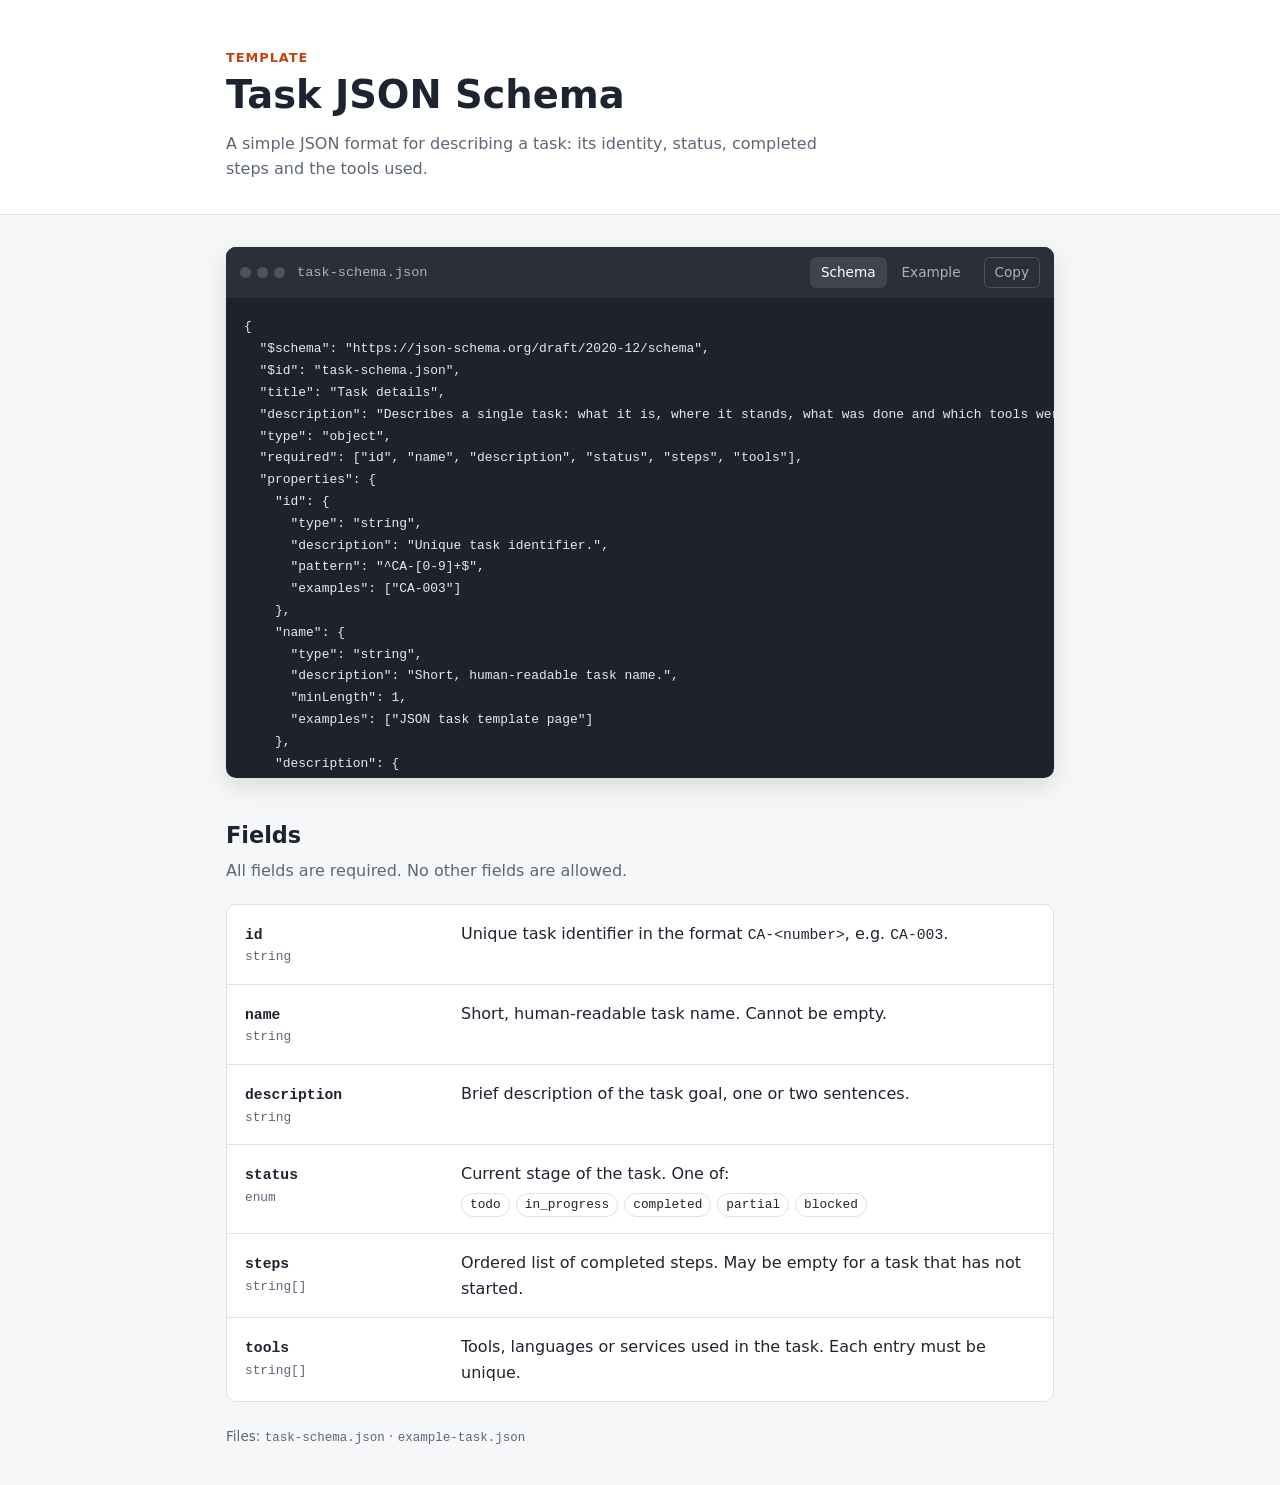
==== josn-claude-template/index.html @ fed8e764 "[CA-003] Add JSON task schema and presentation page Co-Authored-By: Claude Opus 5.5 <noreply@anthrop" ====
<!doctype html>
<html lang="en">
  <head>
    <meta charset="utf-8">
    <meta name="viewport" content="width=device-width, initial-scale=1">
    <title>Task JSON Schema</title>
    <link rel="stylesheet" href="styles.css">
  </head>
  <body>
    <header class="page-header">
      <div class="container">
        <p class="eyebrow">Template</p>
        <h1>Task JSON Schema</h1>
        <p class="lead">A simple JSON format for describing a task: its identity, status, completed steps and the tools used.</p>
      </div>
    </header>

    <main class="container">
      <section class="window" aria-labelledby="window-title">
        <div class="window-bar">
          <span class="dots" aria-hidden="true"><i></i><i></i><i></i></span>
          <h2 id="window-title" class="window-title">task-schema.json</h2>
          <div class="tabs" role="tablist" aria-label="File to display">
            <button type="button" role="tab" id="tab-schema" aria-controls="panel-schema" aria-selected="true">Schema</button>
            <button type="button" role="tab" id="tab-example" aria-controls="panel-example" aria-selected="false" tabindex="-1">Example</button>
          </div>
          <button type="button" class="copy" id="copy">Copy</button>
        </div>

        <pre id="panel-schema" role="tabpanel" aria-labelledby="tab-schema" tabindex="0"><code>{
  "$schema": "https://json-schema.org/draft/2020-12/schema",
  "$id": "task-schema.json",
  "title": "Task details",
  "description": "Describes a single task: what it is, where it stands, what was done and which tools were used.",
  "type": "object",
  "required": ["id", "name", "description", "status", "steps", "tools"],
  "properties": {
    "id": {
      "type": "string",
      "description": "Unique task identifier.",
      "pattern": "^CA-[0-9]+$",
      "examples": ["CA-003"]
    },
    "name": {
      "type": "string",
      "description": "Short, human-readable task name.",
      "minLength": 1,
      "examples": ["JSON task template page"]
    },
    "description": {
      "type": "string",
      "description": "One or two sentences explaining the goal of the task.",
      "examples": ["Create a JSON schema for task details and a static page that presents it."]
    },
    "status": {
      "type": "string",
      "description": "Current stage of the task.",
      "enum": ["todo", "in_progress", "completed", "partial", "blocked"]
    },
    "steps": {
      "type": "array",
      "description": "Ordered list of steps that have been completed.",
      "items": { "type": "string", "minLength": 1 }
    },
    "tools": {
      "type": "array",
      "description": "Tools, languages or services used to carry out the task.",
      "items": { "type": "string", "minLength": 1 },
      "uniqueItems": true
    }
  },
  "additionalProperties": false
}</code></pre>

        <pre id="panel-example" role="tabpanel" aria-labelledby="tab-example" tabindex="0" hidden><code>{
  "id": "CA-003",
  "name": "JSON task template page",
  "description": "Create a JSON schema for task details and a static page that presents it.",
  "status": "completed",
  "steps": [
    "Defined the task schema",
    "Wrote an example task",
    "Built the presentation page"
  ],
  "tools": ["HTML", "CSS", "JavaScript", "Git"]
}</code></pre>
      </section>

      <section class="fields" aria-labelledby="fields-title">
        <h2 id="fields-title">Fields</h2>
        <p class="note">All fields are required. No other fields are allowed.</p>

        <dl>
          <div class="field">
            <dt><code>id</code> <span class="type">string</span></dt>
            <dd>Unique task identifier in the format <code>CA-&lt;number&gt;</code>, e.g. <code>CA-003</code>.</dd>
          </div>
          <div class="field">
            <dt><code>name</code> <span class="type">string</span></dt>
            <dd>Short, human-readable task name. Cannot be empty.</dd>
          </div>
          <div class="field">
            <dt><code>description</code> <span class="type">string</span></dt>
            <dd>Brief description of the task goal, one or two sentences.</dd>
          </div>
          <div class="field">
            <dt><code>status</code> <span class="type">enum</span></dt>
            <dd>
              Current stage of the task. One of:
              <span class="badges">
                <span class="badge">todo</span>
                <span class="badge">in_progress</span>
                <span class="badge">completed</span>
                <span class="badge">partial</span>
                <span class="badge">blocked</span>
              </span>
            </dd>
          </div>
          <div class="field">
            <dt><code>steps</code> <span class="type">string[]</span></dt>
            <dd>Ordered list of completed steps. May be empty for a task that has not started.</dd>
          </div>
          <div class="field">
            <dt><code>tools</code> <span class="type">string[]</span></dt>
            <dd>Tools, languages or services used in the task. Each entry must be unique.</dd>
          </div>
        </dl>
      </section>
    </main>

    <footer class="container page-footer">
      Files: <code>task-schema.json</code> · <code>example-task.json</code>
    </footer>

    <script src="script.js"></script>
  </body>
</html>
---- josn-claude-template/styles.css ----
:root {
  --bg: #f6f7f9;
  --surface: #ffffff;
  --text: #1d2330;
  --muted: #5d6677;
  --border: #dde1e8;
  --accent: #c2410c;
  --code-bg: #1e222a;
  --code-text: #e6e9ef;
  --code-bar: #2a2f39;
}

@media (prefers-color-scheme: dark) {
  :root {
    --bg: #14171c;
    --surface: #1c2027;
    --text: #e6e9ef;
    --muted: #9aa3b2;
    --border: #2e343e;
    --accent: #fb923c;
    --code-bg: #0f1216;
    --code-bar: #1a1e24;
  }
}

* {
  box-sizing: border-box;
}

body {
  margin: 0;
  background: var(--bg);
  color: var(--text);
  font-family: system-ui, -apple-system, "Segoe UI", Roboto, sans-serif;
  line-height: 1.6;
}

code {
  font-family: ui-monospace, "SFMono-Regular", Menlo, Consolas, monospace;
  font-size: 0.92em;
}

.container {
  max-width: 860px;
  margin: 0 auto;
  padding: 0 16px;
}

/* Header */

.page-header {
  padding: 48px 0 32px;
  border-bottom: 1px solid var(--border);
  background: var(--surface);
}

.eyebrow {
  margin: 0 0 4px;
  color: var(--accent);
  font-size: 0.8rem;
  font-weight: 700;
  letter-spacing: 0.08em;
  text-transform: uppercase;
}

h1 {
  margin: 0;
  font-size: clamp(1.8rem, 5vw, 2.4rem);
  line-height: 1.2;
}

.lead {
  margin: 12px 0 0;
  max-width: 60ch;
  color: var(--muted);
}

main.container {
  padding-top: 32px;
}

/* Schema window */

.window {
  overflow: hidden;
  border-radius: 10px;
  background: var(--code-bg);
  box-shadow: 0 8px 24px rgb(0 0 0 / 0.12);
}

.window-bar {
  display: flex;
  flex-wrap: wrap;
  align-items: center;
  gap: 12px;
  padding: 10px 14px;
  background: var(--code-bar);
}

.dots {
  display: flex;
  gap: 6px;
}

.dots i {
  width: 11px;
  height: 11px;
  border-radius: 50%;
  background: #4b5260;
}

.window-title {
  margin: 0;
  color: #aab2c0;
  font-family: ui-monospace, Menlo, Consolas, monospace;
  font-size: 0.85rem;
  font-weight: 400;
}

.tabs {
  display: flex;
  gap: 4px;
  margin-left: auto;
}

.window-bar button {
  padding: 4px 10px;
  border: 1px solid transparent;
  border-radius: 6px;
  background: transparent;
  color: #aab2c0;
  font: inherit;
  font-size: 0.85rem;
  cursor: pointer;
}

.window-bar button:hover {
  color: #fff;
}

.window-bar button:focus-visible {
  outline: 2px solid var(--accent);
  outline-offset: 1px;
}

.tabs [aria-selected="true"] {
  background: rgb(255 255 255 / 0.1);
  color: #fff;
}

.copy {
  border-color: #4b5260 !important;
}

.window pre {
  margin: 0;
  padding: 18px;
  max-height: 480px;
  overflow: auto;
  color: var(--code-text);
  font-size: 0.88rem;
  line-height: 1.55;
}

/* Fields */

.fields {
  padding: 40px 0 16px;
}

.fields h2 {
  margin: 0;
  font-size: 1.4rem;
}

.note {
  margin: 4px 0 20px;
  color: var(--muted);
}

dl {
  margin: 0;
  border: 1px solid var(--border);
  border-radius: 10px;
  background: var(--surface);
}

.field {
  display: grid;
  grid-template-columns: 200px 1fr;
  gap: 16px;
  padding: 16px 18px;
}

.field + .field {
  border-top: 1px solid var(--border);
}

dt code {
  font-weight: 700;
}

.type {
  display: block;
  color: var(--muted);
  font-family: ui-monospace, Menlo, Consolas, monospace;
  font-size: 0.8rem;
}

dd {
  margin: 0;
}

.badges {
  display: flex;
  flex-wrap: wrap;
  gap: 6px;
  margin-top: 6px;
}

.badge {
  padding: 1px 8px;
  border: 1px solid var(--border);
  border-radius: 999px;
  font-family: ui-monospace, Menlo, Consolas, monospace;
  font-size: 0.8rem;
}

.page-footer {
  padding-top: 8px;
  padding-bottom: 40px;
  color: var(--muted);
  font-size: 0.85rem;
}

@media (max-width: 600px) {
  .field {
    grid-template-columns: 1fr;
    gap: 4px;
  }

  .tabs {
    margin-left: 0;
  }
}
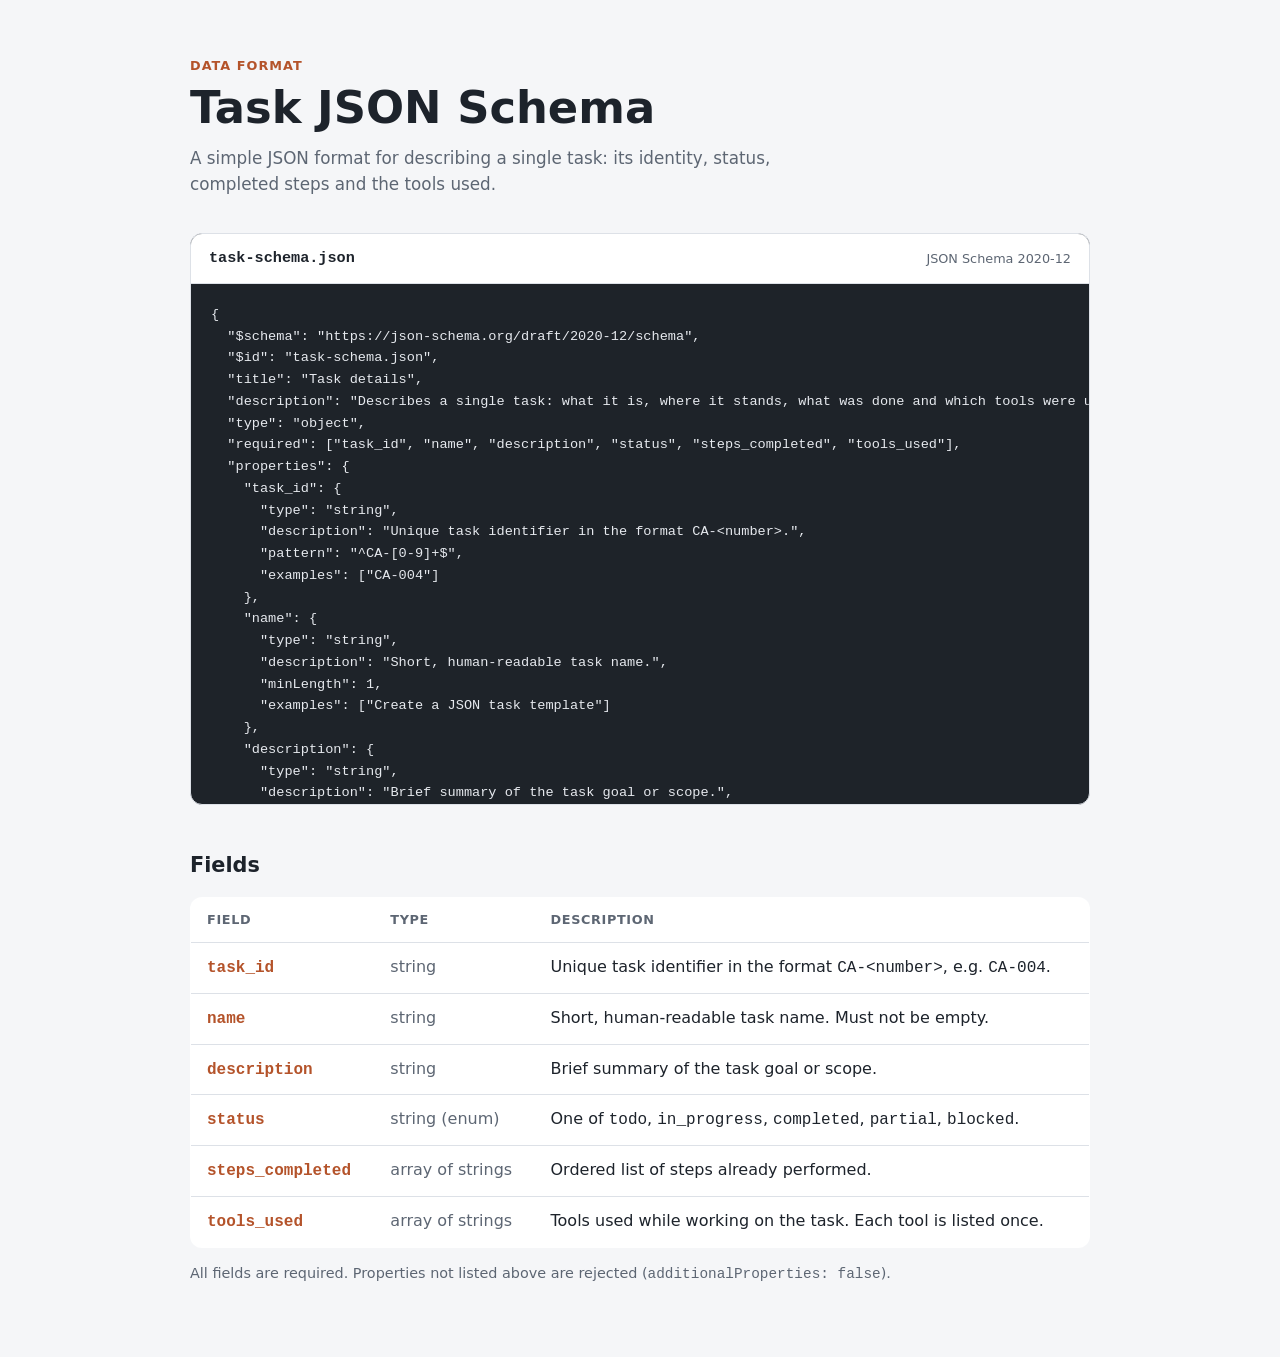
==== commit 6505445d: "[CA-004] Add JSON task schema and HTML presentation page Co-Authored-By: Claude Opus 5.5 <noreply@an" ====
--- a/josn-claude-template/index.html
+++ b/josn-claude-template/index.html
@@ -7,131 +7,83 @@
     <link rel="stylesheet" href="styles.css">
   </head>
   <body>
-    <header class="page-header">
-      <div class="container">
-        <p class="eyebrow">Template</p>
+    <main class="container">
+      <header>
+        <p class="eyebrow">Data format</p>
         <h1>Task JSON Schema</h1>
-        <p class="lead">A simple JSON format for describing a task: its identity, status, completed steps and the tools used.</p>
-      </div>
-    </header>
+        <p class="lead">A simple JSON format for describing a single task: its identity, status, completed steps and the tools used.</p>
+      </header>
 
-    <main class="container">
-      <section class="window" aria-labelledby="window-title">
-        <div class="window-bar">
-          <span class="dots" aria-hidden="true"><i></i><i></i><i></i></span>
-          <h2 id="window-title" class="window-title">task-schema.json</h2>
-          <div class="tabs" role="tablist" aria-label="File to display">
-            <button type="button" role="tab" id="tab-schema" aria-controls="panel-schema" aria-selected="true">Schema</button>
-            <button type="button" role="tab" id="tab-example" aria-controls="panel-example" aria-selected="false" tabindex="-1">Example</button>
-          </div>
-          <button type="button" class="copy" id="copy">Copy</button>
+      <section class="schema" aria-labelledby="schema-heading">
+        <div class="schema-bar">
+          <h2 id="schema-heading"><code>task-schema.json</code></h2>
+          <span>JSON Schema 2020-12</span>
         </div>
-
-        <pre id="panel-schema" role="tabpanel" aria-labelledby="tab-schema" tabindex="0"><code>{
+        <pre><code>{
   "$schema": "https://json-schema.org/draft/2020-12/schema",
   "$id": "task-schema.json",
   "title": "Task details",
   "description": "Describes a single task: what it is, where it stands, what was done and which tools were used.",
   "type": "object",
-  "required": ["id", "name", "description", "status", "steps", "tools"],
+  "required": ["task_id", "name", "description", "status", "steps_completed", "tools_used"],
   "properties": {
-    "id": {
+    "task_id": {
       "type": "string",
-      "description": "Unique task identifier.",
+      "description": "Unique task identifier in the format CA-&lt;number&gt;.",
       "pattern": "^CA-[0-9]+$",
-      "examples": ["CA-003"]
+      "examples": ["CA-004"]
     },
     "name": {
       "type": "string",
       "description": "Short, human-readable task name.",
       "minLength": 1,
-      "examples": ["JSON task template page"]
+      "examples": ["Create a JSON task template"]
     },
     "description": {
       "type": "string",
-      "description": "One or two sentences explaining the goal of the task.",
-      "examples": ["Create a JSON schema for task details and a static page that presents it."]
+      "description": "Brief summary of the task goal or scope.",
+      "examples": ["Define a JSON schema for task details and present it on a static HTML page."]
     },
     "status": {
       "type": "string",
-      "description": "Current stage of the task.",
+      "description": "Current task status.",
       "enum": ["todo", "in_progress", "completed", "partial", "blocked"]
     },
-    "steps": {
+    "steps_completed": {
       "type": "array",
-      "description": "Ordered list of steps that have been completed.",
-      "items": { "type": "string", "minLength": 1 }
+      "description": "Ordered list of steps already performed.",
+      "items": { "type": "string", "minLength": 1 },
+      "examples": [["Synchronized with origin/main", "Created task-schema.json"]]
     },
-    "tools": {
+    "tools_used": {
       "type": "array",
-      "description": "Tools, languages or services used to carry out the task.",
+      "description": "Tools used while working on the task.",
       "items": { "type": "string", "minLength": 1 },
-      "uniqueItems": true
+      "uniqueItems": true,
+      "examples": [["git", "Bash", "Python"]]
     }
   },
   "additionalProperties": false
 }</code></pre>
-
-        <pre id="panel-example" role="tabpanel" aria-labelledby="tab-example" tabindex="0" hidden><code>{
-  "id": "CA-003",
-  "name": "JSON task template page",
-  "description": "Create a JSON schema for task details and a static page that presents it.",
-  "status": "completed",
-  "steps": [
-    "Defined the task schema",
-    "Wrote an example task",
-    "Built the presentation page"
-  ],
-  "tools": ["HTML", "CSS", "JavaScript", "Git"]
-}</code></pre>
       </section>
 
-      <section class="fields" aria-labelledby="fields-title">
-        <h2 id="fields-title">Fields</h2>
-        <p class="note">All fields are required. No other fields are allowed.</p>
-
-        <dl>
-          <div class="field">
-            <dt><code>id</code> <span class="type">string</span></dt>
-            <dd>Unique task identifier in the format <code>CA-&lt;number&gt;</code>, e.g. <code>CA-003</code>.</dd>
-          </div>
-          <div class="field">
-            <dt><code>name</code> <span class="type">string</span></dt>
-            <dd>Short, human-readable task name. Cannot be empty.</dd>
-          </div>
-          <div class="field">
-            <dt><code>description</code> <span class="type">string</span></dt>
-            <dd>Brief description of the task goal, one or two sentences.</dd>
-          </div>
-          <div class="field">
-            <dt><code>status</code> <span class="type">enum</span></dt>
-            <dd>
-              Current stage of the task. One of:
-              <span class="badges">
-                <span class="badge">todo</span>
-                <span class="badge">in_progress</span>
-                <span class="badge">completed</span>
-                <span class="badge">partial</span>
-                <span class="badge">blocked</span>
-              </span>
-            </dd>
-          </div>
-          <div class="field">
-            <dt><code>steps</code> <span class="type">string[]</span></dt>
-            <dd>Ordered list of completed steps. May be empty for a task that has not started.</dd>
-          </div>
-          <div class="field">
-            <dt><code>tools</code> <span class="type">string[]</span></dt>
-            <dd>Tools, languages or services used in the task. Each entry must be unique.</dd>
-          </div>
-        </dl>
+      <section aria-labelledby="fields-heading">
+        <h2 id="fields-heading">Fields</h2>
+        <table>
+          <thead>
+            <tr><th scope="col">Field</th><th scope="col">Type</th><th scope="col">Description</th></tr>
+          </thead>
+          <tbody>
+            <tr><td><code>task_id</code></td><td>string</td><td>Unique task identifier in the format <code>CA-&lt;number&gt;</code>, e.g. <code>CA-004</code>.</td></tr>
+            <tr><td><code>name</code></td><td>string</td><td>Short, human-readable task name. Must not be empty.</td></tr>
+            <tr><td><code>description</code></td><td>string</td><td>Brief summary of the task goal or scope.</td></tr>
+            <tr><td><code>status</code></td><td>string (enum)</td><td>One of <code>todo</code>, <code>in_progress</code>, <code>completed</code>, <code>partial</code>, <code>blocked</code>.</td></tr>
+            <tr><td><code>steps_completed</code></td><td>array of strings</td><td>Ordered list of steps already performed.</td></tr>
+            <tr><td><code>tools_used</code></td><td>array of strings</td><td>Tools used while working on the task. Each tool is listed once.</td></tr>
+          </tbody>
+        </table>
+        <p class="note">All fields are required. Properties not listed above are rejected (<code>additionalProperties: false</code>).</p>
       </section>
     </main>
-
-    <footer class="container page-footer">
-      Files: <code>task-schema.json</code> · <code>example-task.json</code>
-    </footer>
-
-    <script src="script.js"></script>
   </body>
 </html>
--- a/josn-claude-template/styles.css
+++ b/josn-claude-template/styles.css
@@ -1,245 +1,121 @@
 :root {
-  --bg: #f6f7f9;
+  --bg: #f5f6f8;
   --surface: #ffffff;
-  --text: #1d2330;
-  --muted: #5d6677;
-  --border: #dde1e8;
-  --accent: #c2410c;
-  --code-bg: #1e222a;
-  --code-text: #e6e9ef;
-  --code-bar: #2a2f39;
+  --text: #1d232b;
+  --muted: #5d6673;
+  --border: #dde1e7;
+  --accent: #b4532a;
+  --code-bg: #1e2329;
+  --code-text: #e6e9ee;
+  color-scheme: light;
 }
 
 @media (prefers-color-scheme: dark) {
   :root {
-    --bg: #14171c;
-    --surface: #1c2027;
-    --text: #e6e9ef;
-    --muted: #9aa3b2;
-    --border: #2e343e;
-    --accent: #fb923c;
-    --code-bg: #0f1216;
-    --code-bar: #1a1e24;
+    --bg: #14171b;
+    --surface: #1c2026;
+    --text: #e6e9ee;
+    --muted: #9aa3ae;
+    --border: #2c323a;
+    --accent: #e08a5f;
+    --code-bg: #0f1215;
+    color-scheme: dark;
   }
 }
 
-* {
-  box-sizing: border-box;
-}
+* { box-sizing: border-box; }
 
 body {
   margin: 0;
   background: var(--bg);
   color: var(--text);
-  font-family: system-ui, -apple-system, "Segoe UI", Roboto, sans-serif;
+  font: 16px/1.55 system-ui, -apple-system, "Segoe UI", Roboto, sans-serif;
+}
+
+code { font-family: ui-monospace, "SFMono-Regular", Consolas, "Liberation Mono", monospace; }
+
+.container {
+  width: min(900px, 100% - 32px);
+  margin: 0 auto;
+  padding: 56px 0 72px;
+}
+
+header { margin-bottom: 36px; }
+
+.eyebrow {
+  margin: 0 0 6px;
+  color: var(--accent);
+  font-size: .8rem;
+  font-weight: 700;
+  letter-spacing: .08em;
+  text-transform: uppercase;
+}
+
+h1 { margin: 0; font-size: clamp(1.9rem, 5vw, 2.8rem); line-height: 1.15; }
+h2 { margin: 0 0 16px; font-size: 1.3rem; }
+.lead { max-width: 60ch; margin: 12px 0 0; color: var(--muted); font-size: 1.05rem; }
+
+.schema {
+  margin-bottom: 44px;
+  overflow: hidden;
+  border: 1px solid var(--border);
+  border-radius: 12px;
+  background: var(--code-bg);
+}
+
+.schema-bar {
+  display: flex;
+  flex-wrap: wrap;
+  align-items: center;
+  justify-content: space-between;
+  gap: 8px;
+  padding: 12px 18px;
+  background: var(--surface);
+  border-bottom: 1px solid var(--border);
+}
+
+.schema-bar h2 { margin: 0; font-size: .95rem; }
+.schema-bar span { color: var(--muted); font-size: .8rem; }
+
+pre {
+  margin: 0;
+  padding: 20px;
+  max-height: 520px;
+  overflow: auto;
+  color: var(--code-text);
+  font-size: .85rem;
   line-height: 1.6;
 }
 
-code {
-  font-family: ui-monospace, "SFMono-Regular", Menlo, Consolas, monospace;
-  font-size: 0.92em;
+table {
+  width: 100%;
+  border-collapse: collapse;
+  background: var(--surface);
+  border: 1px solid var(--border);
+  border-radius: 12px;
+  overflow: hidden;
 }
 
-.container {
-  max-width: 860px;
-  margin: 0 auto;
-  padding: 0 16px;
+th, td {
+  padding: 12px 16px;
+  border-bottom: 1px solid var(--border);
+  text-align: left;
+  vertical-align: top;
 }
 
-/* Header */
+th { font-size: .8rem; color: var(--muted); text-transform: uppercase; letter-spacing: .05em; }
+tbody tr:last-child td { border-bottom: 0; }
+td:first-child code { color: var(--accent); font-weight: 600; }
+td:nth-child(2) { color: var(--muted); white-space: nowrap; }
 
-.page-header {
-  padding: 48px 0 32px;
-  border-bottom: 1px solid var(--border);
-  background: var(--surface);
-}
-
-.eyebrow {
-  margin: 0 0 4px;
-  color: var(--accent);
-  font-size: 0.8rem;
-  font-weight: 700;
-  letter-spacing: 0.08em;
-  text-transform: uppercase;
-}
-
-h1 {
-  margin: 0;
-  font-size: clamp(1.8rem, 5vw, 2.4rem);
-  line-height: 1.2;
-}
-
-.lead {
-  margin: 12px 0 0;
-  max-width: 60ch;
-  color: var(--muted);
-}
-
-main.container {
-  padding-top: 32px;
-}
-
-/* Schema window */
-
-.window {
-  overflow: hidden;
-  border-radius: 10px;
-  background: var(--code-bg);
-  box-shadow: 0 8px 24px rgb(0 0 0 / 0.12);
-}
-
-.window-bar {
-  display: flex;
-  flex-wrap: wrap;
-  align-items: center;
-  gap: 12px;
-  padding: 10px 14px;
-  background: var(--code-bar);
-}
-
-.dots {
-  display: flex;
-  gap: 6px;
-}
-
-.dots i {
-  width: 11px;
-  height: 11px;
-  border-radius: 50%;
-  background: #4b5260;
-}
-
-.window-title {
-  margin: 0;
-  color: #aab2c0;
-  font-family: ui-monospace, Menlo, Consolas, monospace;
-  font-size: 0.85rem;
-  font-weight: 400;
-}
-
-.tabs {
-  display: flex;
-  gap: 4px;
-  margin-left: auto;
-}
-
-.window-bar button {
-  padding: 4px 10px;
-  border: 1px solid transparent;
-  border-radius: 6px;
-  background: transparent;
-  color: #aab2c0;
-  font: inherit;
-  font-size: 0.85rem;
-  cursor: pointer;
-}
-
-.window-bar button:hover {
-  color: #fff;
-}
-
-.window-bar button:focus-visible {
-  outline: 2px solid var(--accent);
-  outline-offset: 1px;
-}
-
-.tabs [aria-selected="true"] {
-  background: rgb(255 255 255 / 0.1);
-  color: #fff;
-}
-
-.copy {
-  border-color: #4b5260 !important;
-}
-
-.window pre {
-  margin: 0;
-  padding: 18px;
-  max-height: 480px;
-  overflow: auto;
-  color: var(--code-text);
-  font-size: 0.88rem;
-  line-height: 1.55;
-}
-
-/* Fields */
-
-.fields {
-  padding: 40px 0 16px;
-}
-
-.fields h2 {
-  margin: 0;
-  font-size: 1.4rem;
-}
-
-.note {
-  margin: 4px 0 20px;
-  color: var(--muted);
-}
-
-dl {
-  margin: 0;
-  border: 1px solid var(--border);
-  border-radius: 10px;
-  background: var(--surface);
-}
-
-.field {
-  display: grid;
-  grid-template-columns: 200px 1fr;
-  gap: 16px;
-  padding: 16px 18px;
-}
-
-.field + .field {
-  border-top: 1px solid var(--border);
-}
-
-dt code {
-  font-weight: 700;
-}
-
-.type {
-  display: block;
-  color: var(--muted);
-  font-family: ui-monospace, Menlo, Consolas, monospace;
-  font-size: 0.8rem;
-}
-
-dd {
-  margin: 0;
-}
-
-.badges {
-  display: flex;
-  flex-wrap: wrap;
-  gap: 6px;
-  margin-top: 6px;
-}
-
-.badge {
-  padding: 1px 8px;
-  border: 1px solid var(--border);
-  border-radius: 999px;
-  font-family: ui-monospace, Menlo, Consolas, monospace;
-  font-size: 0.8rem;
-}
-
-.page-footer {
-  padding-top: 8px;
-  padding-bottom: 40px;
-  color: var(--muted);
-  font-size: 0.85rem;
-}
+.note { margin: 14px 0 0; color: var(--muted); font-size: .9rem; }
 
 @media (max-width: 600px) {
-  .field {
-    grid-template-columns: 1fr;
-    gap: 4px;
-  }
-
-  .tabs {
-    margin-left: 0;
-  }
+  .container { padding: 36px 0 48px; }
+  thead { display: none; }
+  table, tbody, tr, td { display: block; }
+  tr { padding: 12px 0; border-bottom: 1px solid var(--border); }
+  tbody tr:last-child { border-bottom: 0; }
+  td { padding: 2px 16px; border: 0; }
+  td:nth-child(2) { font-size: .85rem; }
 }
